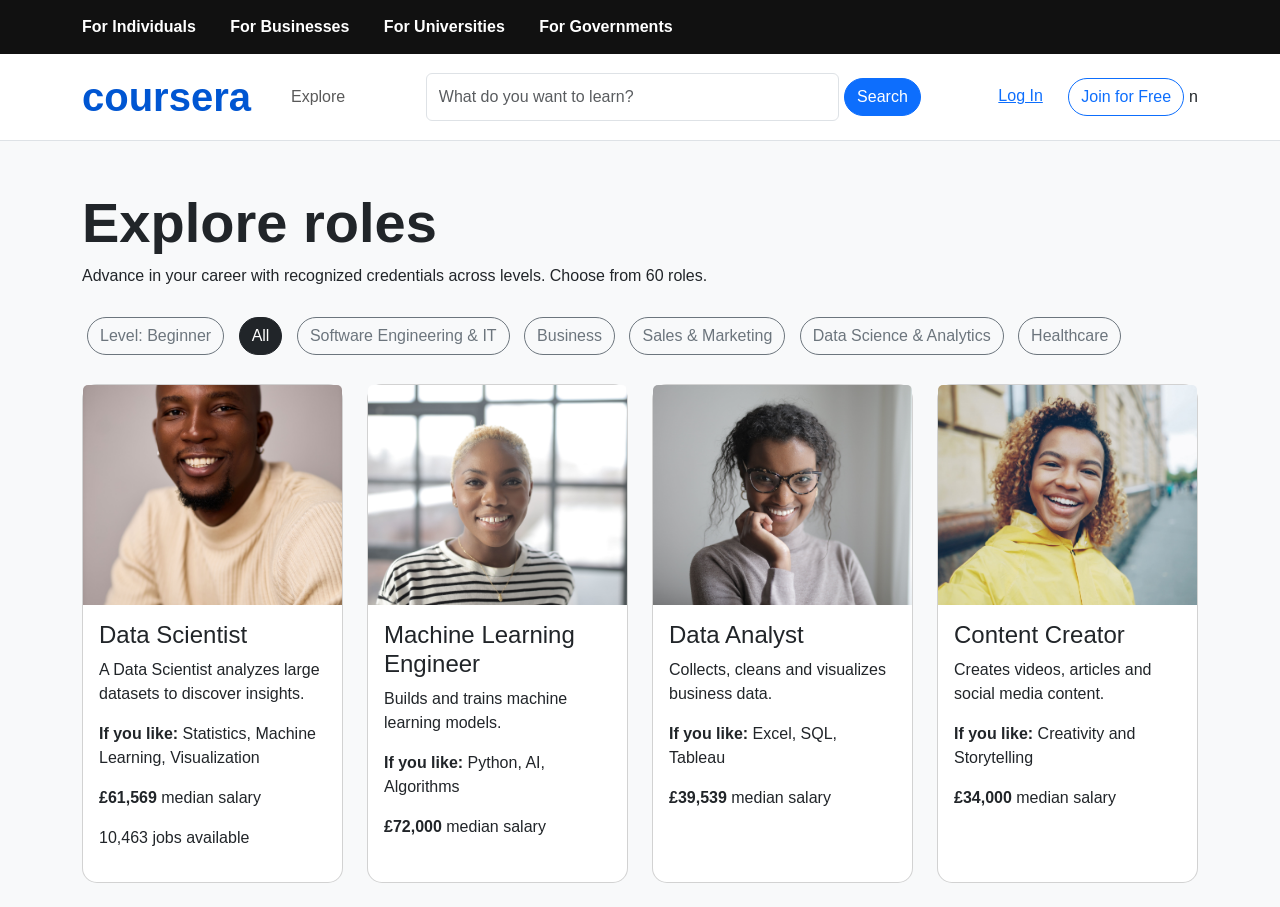
==== practice/index.html @ 38d90cff "initial commit" ====
<!DOCTYPE html>
<html lang="en">
<head>
<meta charset="UTF-8">
<meta name="viewport" content="width=device-width, initial-scale=1.0">
<title>Career Paths</title>
<link href="https://cdn.jsdelivr.net/npm/bootstrap@5.3.3/dist/css/bootstrap.min.css" rel="stylesheet">
<link rel="stylesheet" href="style.css">
</head>
<body>

<div class="top-bar">

<div class="container">
<a href="#">For Individuals</a>
<a href="#">For Businesses</a>
<a href="#">For Universities</a>
<a href="#">For Governments</a>
</div>
</div>

<nav class="navbar navbar-expand-lg bg-white border-bottom">

<div class="container">

<a class="navbar-brand logo" href="#">coursera</a>

<button class="navbar-toggler" data-bs-toggle="collapse"
data-bs-target="#menu">
<span class="navbar-toggler-icon"></span>
</button>

<div class="collapse navbar-collapse" id="menu">

<ul class="navbar-nav ms-3">

<li class="nav-item">

<a class="nav-link" href="#">Explore</a>
</li>
</ul>

<form class="d-flex mx-auto search-box">

<input class="form-control"
placeholder="What do you want to learn?">

<button class="btn btn-primary">
Search
</button>
</form>

<div>

<a href="#" class="me-3">Log In</a>

<button class="btn btn-outline-primary">
Join for Free
</button>
</div> n 
</div>
</div>
</nav>
 
<div class="container mt-5">

<h1 class="display-4 fw-bold">
Explore roles
</h1>

<p>
Advance in your career with recognized credentials across levels.
Choose from 60 roles.
</p>
</div>

<div class="container mt-4">

<button class="btn btn-outline-secondary">
Level: Beginner
</button>

<button class="btn btn-dark">
All
</button>

<button class="btn btn-outline-secondary">
Software Engineering & IT
</button>

<button class="btn btn-outline-secondary">
Business
</button>

<button class="btn btn-outline-secondary">
Sales & Marketing
</button>

<button class="btn btn-outline-secondary">
Data Science & Analytics
</button>

<button class="btn btn-outline-secondary">
Healthcare
</button>
</div>

<div class="container mt-4">

<div class="row">

<div class="col-lg-3 col-md-6 mb-4">

<div class="card h-100">

<img src="img/pexels-thisismcpeter-38670596.jpg"
class="card-img-top">

<div class="card-body">

<h4>Data Scientist</h4>

<p>
A Data Scientist analyzes large datasets to discover insights.
</p>

<p>
<strong>If you like:</strong>
Statistics, Machine Learning, Visualization
</p>

<p>
<strong>£61,569</strong> median salary
</p>

<p>
10,463 jobs available
</p>
</div>
</div>
</div>

<div class="col-lg-3 col-md-6 mb-4">
<div class="card h-100">

<img src="img/pexels-olly-3868929.jpg"
class="card-img-top">

<div class="card-body">

<h4>Machine Learning Engineer</h4>

<p>
Builds and trains machine learning models.
</p>

<p>
<strong>If you like:</strong>
Python, AI, Algorithms
</p>

<p>
<strong>£72,000</strong>
median salary
</p>
</div>
</div>
</div>

<div class="col-lg-3 col-md-6 mb-4">

<div class="card h-100">

<img src="img/pexels-olly-3872330.jpg"
class="card-img-top">

<div class="card-body">

<h4>Data Analyst</h4>

<p>
Collects, cleans and visualizes business data.
</p>

<p>
<strong>If you like:</strong>
Excel, SQL, Tableau
</p>

<p>
<strong>£39,539</strong>
median salary
</p>
</div>
</div>
</div>

<div class="col-lg-3 col-md-6 mb-4">
<div class="card h-100">

<img src="img/pexels-silverkblack-36729553.jpg"
class="card-img-top">

<div class="card-body">
<h4>Content Creator</h4>

<p>
Creates videos, articles and social media content.
</p>

<p>
<strong>If you like:</strong>
Creativity and Storytelling
</p>

<p>
<strong>£34,000</strong>
median salary
</p>

</div>
</div>
</div>
</div>
</div>

<script src="https://cdn.jsdelivr.net/npm/bootstrap@5.3.3/dist/js/bootstrap.bundle.min.js"></script>

</body>
</html>
---- practice/style.css ----
body{

background:#f8f9fa;

font-family:Arial, sans-serif;

}

.top-bar{

background:#111;

padding:15px;

}

.top-bar a{

color:white;

margin-right:30px;

text-decoration:none;

font-weight:bold;

}

.logo{

color:#0056d2;

font-size:40px;

font-weight:bold;

}

.search-box{

width:500px;

}

.card{

border-radius:15px;

}

.card img{

height:220px;

object-fit:cover;

}

.card:hover{

box-shadow:0px 5px 15px rgba(0,0,0,.2);

}

.btn{
margin:5px;
border-radius:25px;
}
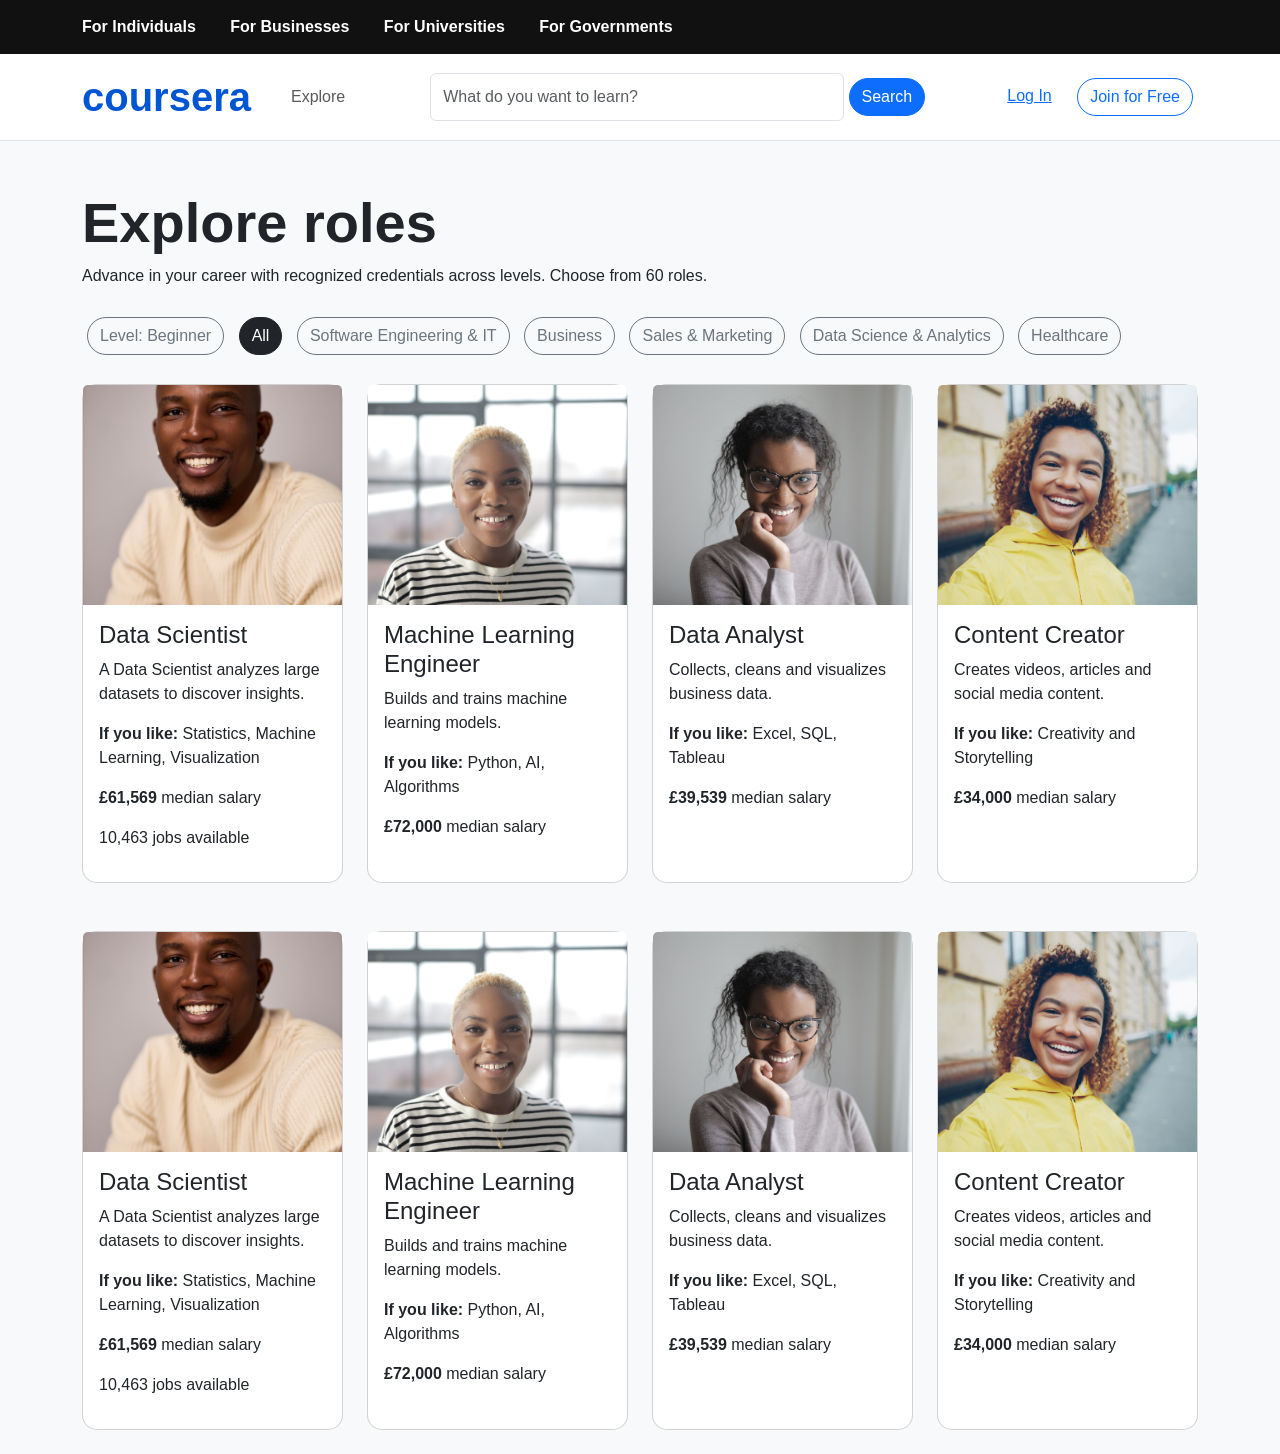
==== commit ab728ae5: "--global" ====
--- a/practice/index.html
+++ b/practice/index.html
@@ -1,230 +1,173 @@
 <!DOCTYPE html>
 <html lang="en">
 <head>
-<meta charset="UTF-8">
-<meta name="viewport" content="width=device-width, initial-scale=1.0">
-<title>Career Paths</title>
-<link href="https://cdn.jsdelivr.net/npm/bootstrap@5.3.3/dist/css/bootstrap.min.css" rel="stylesheet">
-<link rel="stylesheet" href="style.css">
+    <meta charset="UTF-8">
+    <meta name="viewport" content="width=device-width, initial-scale=1.0">
+    <title>Career Paths</title>
+    <link href="https://cdn.jsdelivr.net/npm/bootstrap@5.3.3/dist/css/bootstrap.min.css" rel="stylesheet">
+    <link rel="stylesheet" href="style.css">
 </head>
 <body>
+    <div class="top-bar">
+        <div class="container">
+            <a href="#">For Individuals</a>
+            <a href="#">For Businesses</a>
+            <a href="#">For Universities</a>
+            <a href="#">For Governments</a>
+        </div>
+    </div>
 
-<div class="top-bar">
+    <nav class="navbar navbar-expand-lg bg-white border-bottom">
+        <div class="container">
+            <a class="navbar-brand logo" href="#">coursera</a>
 
-<div class="container">
-<a href="#">For Individuals</a>
-<a href="#">For Businesses</a>
-<a href="#">For Universities</a>
-<a href="#">For Governments</a>
-</div>
-</div>
+            <button class="navbar-toggler" data-bs-toggle="collapse" data-bs-target="#menu">
+                <span class="navbar-toggler-icon"></span>
+            </button>
 
-<nav class="navbar navbar-expand-lg bg-white border-bottom">
+            <div class="collapse navbar-collapse" id="menu">
+                <ul class="navbar-nav ms-3">
+                    <li class="nav-item">
+                        <a class="nav-link" href="#">Explore</a>
+                    </li>
+                </ul>
 
-<div class="container">
+                <form class="d-flex mx-auto search-box">
+                    <input class="form-control" placeholder="What do you want to learn?">
+                    <button class="btn btn-primary">Search</button>
+                </form>
 
-<a class="navbar-brand logo" href="#">coursera</a>
+                <div>
+                    <a href="#" class="me-3">Log In</a>
+                    <button class="btn btn-outline-primary">Join for Free</button>
+                </div>
+            </div>
+        </div>
+    </nav>
 
-<button class="navbar-toggler" data-bs-toggle="collapse"
-data-bs-target="#menu">
-<span class="navbar-toggler-icon"></span>
-</button>
+    <div class="container mt-5">
+        <h1 class="display-4 fw-bold">Explore roles</h1>
+        <p>
+            Advance in your career with recognized credentials across levels.
+            Choose from 60 roles.
+        </p>
+    </div>
 
-<div class="collapse navbar-collapse" id="menu">
+    <div class="container mt-4">
+        <button class="btn btn-outline-secondary">Level: Beginner</button>
+        <button class="btn btn-dark">All</button>
+        <button class="btn btn-outline-secondary">Software Engineering &amp; IT</button>
+        <button class="btn btn-outline-secondary">Business</button>
+        <button class="btn btn-outline-secondary">Sales &amp; Marketing</button>
+        <button class="btn btn-outline-secondary">Data Science &amp; Analytics</button>
+        <button class="btn btn-outline-secondary">Healthcare</button>
+    </div>
 
-<ul class="navbar-nav ms-3">
+    <div class="container mt-4">
+        <div class="row">
+            <div class="col-lg-3 col-md-6 mb-4">
+                <div class="card h-100">
+                    <img src="img/pexels-thisismcpeter-38670596.jpg" class="card-img-top" alt="Data Scientist">
+                    <div class="card-body">
+                        <h4>Data Scientist</h4>
+                        <p>A Data Scientist analyzes large datasets to discover insights.</p>
+                        <p><strong>If you like:</strong> Statistics, Machine Learning, Visualization</p>
+                        <p><strong>£61,569</strong> median salary</p>
+                        <p>10,463 jobs available</p>
+                    </div>
+                </div>
+            </div>
 
-<li class="nav-item">
+            <div class="col-lg-3 col-md-6 mb-4">
+                <div class="card h-100">
+                    <img src="img/pexels-olly-3868929.jpg" class="card-img-top" alt="Machine Learning Engineer">
+                    <div class="card-body">
+                        <h4>Machine Learning Engineer</h4>
+                        <p>Builds and trains machine learning models.</p>
+                        <p><strong>If you like:</strong> Python, AI, Algorithms</p>
+                        <p><strong>£72,000</strong> median salary</p>
+                    </div>
+                </div>
+            </div>
 
-<a class="nav-link" href="#">Explore</a>
-</li>
-</ul>
+            <div class="col-lg-3 col-md-6 mb-4">
+                <div class="card h-100">
+                    <img src="img/pexels-olly-3872330.jpg" class="card-img-top" alt="Data Analyst">
+                    <div class="card-body">
+                        <h4>Data Analyst</h4>
+                        <p>Collects, cleans and visualizes business data.</p>
+                        <p><strong>If you like:</strong> Excel, SQL, Tableau</p>
+                        <p><strong>£39,539</strong> median salary</p>
+                    </div>
+                </div>
+            </div>
 
-<form class="d-flex mx-auto search-box">
+            <div class="col-lg-3 col-md-6 mb-4">
+                <div class="card h-100">
+                    <img src="img/pexels-silverkblack-36729553.jpg" class="card-img-top" alt="Content Creator">
+                    <div class="card-body">
+                        <h4>Content Creator</h4>
+                        <p>Creates videos, articles and social media content.</p>
+                        <p><strong>If you like:</strong> Creativity and Storytelling</p>
+                        <p><strong>£34,000</strong> median salary</p>
+                    </div>
+                </div>
+            </div>
+        </div>
+    </div>
 
-<input class="form-control"
-placeholder="What do you want to learn?">
+    <div class="container mt-4">
+        <div class="row">
+            <div class="col-lg-3 col-md-6 mb-4">
+                <div class="card h-100">
+                    <img src="img/pexels-thisismcpeter-38670596.jpg" class="card-img-top" alt="Data Scientist">
+                    <div class="card-body">
+                        <h4>Data Scientist</h4>
+                        <p>A Data Scientist analyzes large datasets to discover insights.</p>
+                        <p><strong>If you like:</strong> Statistics, Machine Learning, Visualization</p>
+                        <p><strong>£61,569</strong> median salary</p>
+                        <p>10,463 jobs available</p>
+                    </div>
+                </div>
+            </div>
 
-<button class="btn btn-primary">
-Search
-</button>
-</form>
+            <div class="col-lg-3 col-md-6 mb-4">
+                <div class="card h-100">
+                    <img src="img/pexels-olly-3868929.jpg" class="card-img-top" alt="Machine Learning Engineer">
+                    <div class="card-body">
+                        <h4>Machine Learning Engineer</h4>
+                        <p>Builds and trains machine learning models.</p>
+                        <p><strong>If you like:</strong> Python, AI, Algorithms</p>
+                        <p><strong>£72,000</strong> median salary</p>
+                    </div>
+                </div>
+            </div>
 
-<div>
+            <div class="col-lg-3 col-md-6 mb-4">
+                <div class="card h-100">
+                    <img src="img/pexels-olly-3872330.jpg" class="card-img-top" alt="Data Analyst">
+                    <div class="card-body">
+                        <h4>Data Analyst</h4>
+                        <p>Collects, cleans and visualizes business data.</p>
+                        <p><strong>If you like:</strong> Excel, SQL, Tableau</p>
+                        <p><strong>£39,539</strong> median salary</p>
+                    </div>
+                </div>
+            </div>
 
-<a href="#" class="me-3">Log In</a>
+            <div class="col-lg-3 col-md-6 mb-4">
+                <div class="card h-100">
+                    <img src="img/pexels-silverkblack-36729553.jpg" class="card-img-top" alt="Content Creator">
+                    <div class="card-body">
+                        <h4>Content Creator</h4>
+                        <p>Creates videos, articles and social media content.</p>
+                        <p><strong>If you like:</strong> Creativity and Storytelling</p>
+                        <p><strong>£34,000</strong> median salary</p>
+                    </div>
+                </div>
+            </div>
+        </div>
 
-<button class="btn btn-outline-primary">
-Join for Free
-</button>
-</div> n 
-</div>
-</div>
-</nav>
- 
-<div class="container mt-5">
-
-<h1 class="display-4 fw-bold">
-Explore roles
-</h1>
-
-<p>
-Advance in your career with recognized credentials across levels.
-Choose from 60 roles.
-</p>
-</div>
-
-<div class="container mt-4">
-
-<button class="btn btn-outline-secondary">
-Level: Beginner
-</button>
-
-<button class="btn btn-dark">
-All
-</button>
-
-<button class="btn btn-outline-secondary">
-Software Engineering & IT
-</button>
-
-<button class="btn btn-outline-secondary">
-Business
-</button>
-
-<button class="btn btn-outline-secondary">
-Sales & Marketing
-</button>
-
-<button class="btn btn-outline-secondary">
-Data Science & Analytics
-</button>
-
-<button class="btn btn-outline-secondary">
-Healthcare
-</button>
-</div>
-
-<div class="container mt-4">
-
-<div class="row">
-
-<div class="col-lg-3 col-md-6 mb-4">
-
-<div class="card h-100">
-
-<img src="img/pexels-thisismcpeter-38670596.jpg"
-class="card-img-top">
-
-<div class="card-body">
-
-<h4>Data Scientist</h4>
-
-<p>
-A Data Scientist analyzes large datasets to discover insights.
-</p>
-
-<p>
-<strong>If you like:</strong>
-Statistics, Machine Learning, Visualization
-</p>
-
-<p>
-<strong>£61,569</strong> median salary
-</p>
-
-<p>
-10,463 jobs available
-</p>
-</div>
-</div>
-</div>
-
-<div class="col-lg-3 col-md-6 mb-4">
-<div class="card h-100">
-
-<img src="img/pexels-olly-3868929.jpg"
-class="card-img-top">
-
-<div class="card-body">
-
-<h4>Machine Learning Engineer</h4>
-
-<p>
-Builds and trains machine learning models.
-</p>
-
-<p>
-<strong>If you like:</strong>
-Python, AI, Algorithms
-</p>
-
-<p>
-<strong>£72,000</strong>
-median salary
-</p>
-</div>
-</div>
-</div>
-
-<div class="col-lg-3 col-md-6 mb-4">
-
-<div class="card h-100">
-
-<img src="img/pexels-olly-3872330.jpg"
-class="card-img-top">
-
-<div class="card-body">
-
-<h4>Data Analyst</h4>
-
-<p>
-Collects, cleans and visualizes business data.
-</p>
-
-<p>
-<strong>If you like:</strong>
-Excel, SQL, Tableau
-</p>
-
-<p>
-<strong>£39,539</strong>
-median salary
-</p>
-</div>
-</div>
-</div>
-
-<div class="col-lg-3 col-md-6 mb-4">
-<div class="card h-100">
-
-<img src="img/pexels-silverkblack-36729553.jpg"
-class="card-img-top">
-
-<div class="card-body">
-<h4>Content Creator</h4>
-
-<p>
-Creates videos, articles and social media content.
-</p>
-
-<p>
-<strong>If you like:</strong>
-Creativity and Storytelling
-</p>
-
-<p>
-<strong>£34,000</strong>
-median salary
-</p>
-
-</div>
-</div>
-</div>
-</div>
-</div>
-
-<script src="https://cdn.jsdelivr.net/npm/bootstrap@5.3.3/dist/js/bootstrap.bundle.min.js"></script>
-
+    <script src="https://cdn.jsdelivr.net/npm/bootstrap@5.3.3/dist/js/bootstrap.bundle.min.js"></script>
 </body>
 </html>
--- a/practice/style.css
+++ b/practice/style.css
@@ -1,68 +1,44 @@
-body{
-
-background:#f8f9fa;
-
-font-family:Arial, sans-serif;
-
+body {
+    background: #f8f9fa;
+    font-family: Arial, sans-serif;
 }
 
-.top-bar{
-
-background:#111;
-
-padding:15px;
-
+.top-bar {
+    background: #111;
+    padding: 15px;
 }
 
-.top-bar a{
-
-color:white;
-
-margin-right:30px;
-
-text-decoration:none;
-
-font-weight:bold;
-
+.top-bar a {
+    color: #fff;
+    margin-right: 30px;
+    text-decoration: none;
+    font-weight: bold;
 }
 
-.logo{
-
-color:#0056d2;
-
-font-size:40px;
-
-font-weight:bold;
-
+.logo {
+    color: #0056d2;
+    font-size: 40px;
+    font-weight: bold;
 }
 
-.search-box{
-
-width:500px;
-
+.search-box {
+    width: 500px;
 }
 
-.card{
-
-border-radius:15px;
-
+.card {
+    border-radius: 15px;
 }
 
-.card img{
-
-height:220px;
-
-object-fit:cover;
-
+.card img {
+    height: 220px;
+    object-fit: cover;
 }
 
-.card:hover{
-
-box-shadow:0px 5px 15px rgba(0,0,0,.2);
-
+.card:hover {
+    box-shadow: 0 5px 15px rgba(0, 0, 0, 0.2);
 }
 
-.btn{
-margin:5px;
-border-radius:25px;
+.btn {
+    margin: 5px;
+    border-radius: 25px;
 }
